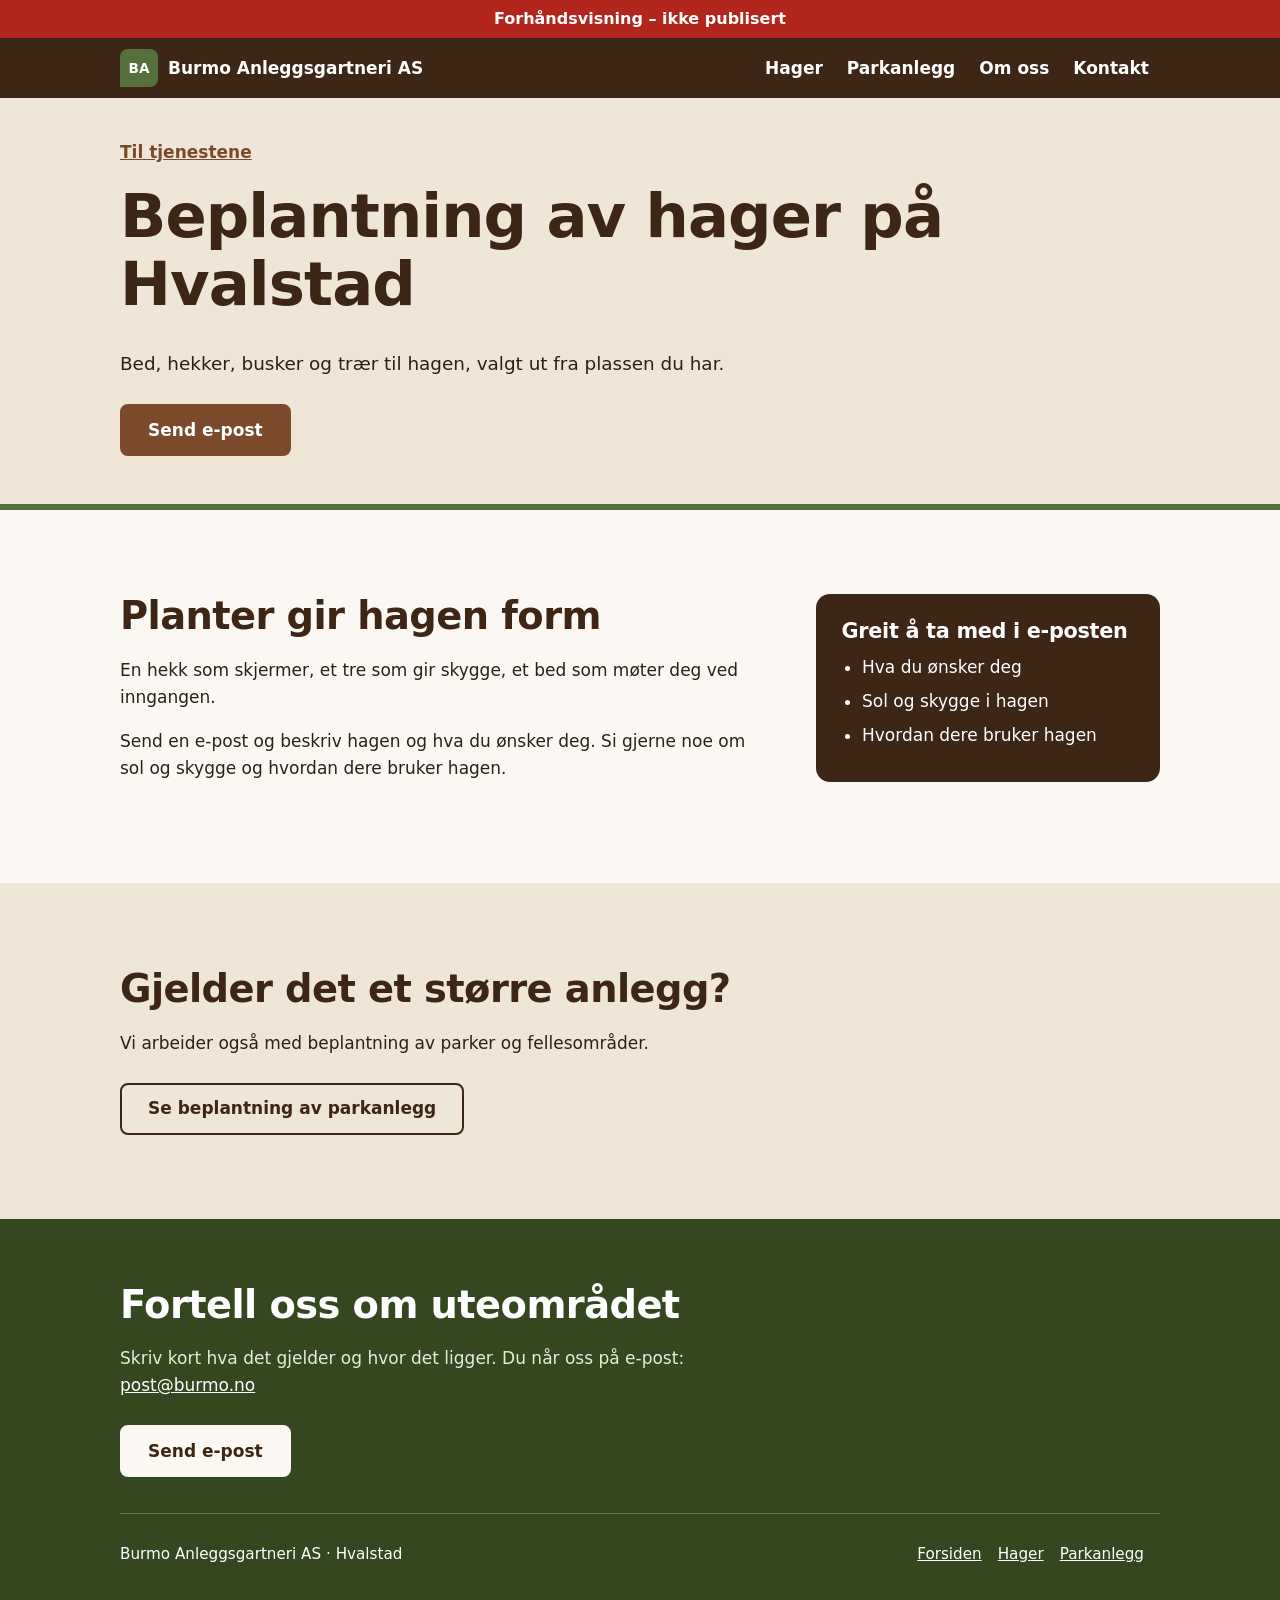
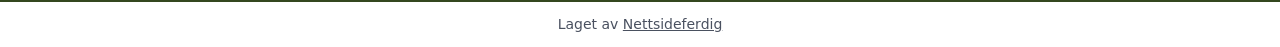
==== tjenester/hager/index.html @ 02dddd09 "Forhåndsvisning" ====
<!doctype html>
<html lang="nb">
<head>
<meta charset="utf-8">
<meta name="viewport" content="width=device-width, initial-scale=1">
<title>Beplantning av hage på Hvalstad | Burmo Anleggsgartneri AS</title>
<meta name="description" content="Bed, hekker, busker og trær til hagen, valgt ut fra plassen du har. Ta kontakt med Burmo Anleggsgartneri AS på Hvalstad.">
<link rel="canonical" href="https://andersmathisen7-design.github.io/side-burmo-anleggsgartneri-as-031f3193/tjenester/hager/">
<meta property="og:type" content="website">
<meta property="og:locale" content="nb_NO">
<meta property="og:site_name" content="Burmo Anleggsgartneri AS">
<meta property="og:title" content="Beplantning av hage på Hvalstad | Burmo Anleggsgartneri AS">
<meta property="og:description" content="Bed, hekker, busker og trær til hagen, valgt ut fra plassen du har. Ta kontakt med Burmo Anleggsgartneri AS på Hvalstad.">
<meta property="og:url" content="https://andersmathisen7-design.github.io/side-burmo-anleggsgartneri-as-031f3193/tjenester/hager/">
<meta http-equiv="Content-Security-Policy" content="default-src 'none'; style-src 'self'; img-src 'self'; manifest-src 'self'; worker-src 'self'; script-src 'self'">
<link rel="stylesheet" href="../../style.css">
<meta name="theme-color" content="#7a4a2b">
<link rel="manifest" href="../../manifest.webmanifest">
<link rel="icon" href="../../icon.svg" type="image/svg+xml">
<script src="../../pwa.js" defer></script>
<meta name="robots" content="noindex,nofollow">
</head>
<body>
<div class="forhandsstripe">Forhåndsvisning – ikke publisert</div>
<header class="hd"><div class="w"><a class="lg" href="../../"><span class="lg-m" aria-hidden="true">BA</span><span>Burmo Anleggsgartneri AS</span></a><nav aria-label="Hovedmeny"><ul class="mn"><li><a href="../../tjenester/hager/">Hager</a></li><li><a href="../../tjenester/parkanlegg/">Parkanlegg</a></li><li><a href="../../#om-oss">Om oss</a></li><li><a href="#kontakt">Kontakt</a></li></ul></nav></div></header>
<main>
<section class="uh"><div class="w"><a class="bk" href="../../#tjenester">Til tjenestene</a><h1>Beplantning av hager på Hvalstad</h1><p class="le">Bed, hekker, busker og trær til hagen, valgt ut fra plassen du har.</p><div class="bts"><a class="bt" href="mailto:post@burmo.no">Send e-post</a></div></div></section><section class="sk"><div class="w to"><div><h2>Planter gir hagen form</h2><p>En hekk som skjermer, et tre som gir skygge, et bed som møter deg ved inngangen.</p><p>Send en e-post og beskriv hagen og hva du ønsker deg. Si gjerne noe om sol og skygge og hvordan dere bruker hagen.</p></div><aside class="no" aria-label="Greit å ta med i e-posten"><h3>Greit å ta med i e-posten</h3><ul><li>Hva du ønsker deg</li><li>Sol og skygge i hagen</li><li>Hvordan dere bruker hagen</li></ul></aside></div></section><section class="sk pa"><div class="w"><h2>Gjelder det et større anlegg?</h2><p>Vi arbeider også med beplantning av parker og fellesområder.</p><div class="bts"><a class="bt ko" href="../../tjenester/parkanlegg/">Se beplantning av parkanlegg</a></div></div></section>
</main>
<footer class="ft" id="kontakt"><div class="w"><h2>Fortell oss om uteområdet</h2><p>Skriv kort hva det gjelder og hvor det ligger. Du når oss på e-post: <a href="mailto:post@burmo.no">post@burmo.no</a></p><div class="bts"><a class="bt ly" href="mailto:post@burmo.no">Send e-post</a></div><div class="ft-l"><span>Burmo Anleggsgartneri AS · Hvalstad</span><nav aria-label="Bunnmeny"><a href="../../">Forsiden</a><a href="../../tjenester/hager/">Hager</a><a href="../../tjenester/parkanlegg/">Parkanlegg</a></nav></div></div></footer>
<p class="nf-byra">Laget av <a href="https://nettsideferdig.no/">Nettsideferdig</a></p>
</body>
</html>
---- style.css ----
/* Fast fra Sidefabrikken: bestillingswidgeten. */
:root { --nf-farge: #7a4a2b; }
#nf-bestill [hidden] { display: none !important; }
#nf-bestill button { font: inherit; padding: 0.5rem 0.9rem; margin: 0.2rem; border: 1px solid var(--nf-farge); border-radius: 6px; background: #fff; color: var(--nf-farge); cursor: pointer; }
#nf-bestill button:disabled { opacity: 0.6; }
#nf-bestill .nf-knapp { background: var(--nf-farge); color: #fff; }
#nf-bestill .nf-tjeneste { display: block; width: 100%; text-align: left; }
#nf-bestill .nf-tjeneste small, #nf-bestill .nf-vare small { display: block; color: #555; }
#nf-bestill .nf-felt { display: block; margin: 0.5rem 0; }
#nf-bestill input, #nf-bestill select, #nf-bestill textarea { font: inherit; padding: 0.4rem; border: 1px solid #c5cad3; border-radius: 4px; display: block; width: 100%; max-width: 24rem; }
#nf-bestill input[type="checkbox"], #nf-bestill input[type="radio"] { display: inline-block; width: auto; margin: 0 0.4rem 0 0; vertical-align: middle; }
#nf-bestill .nf-rad { display: flex; flex-wrap: wrap; gap: 0.5rem; }
#nf-bestill .nf-vare { padding: 0.4rem 0; border-bottom: 1px solid #e3e6eb; }
#nf-bestill .nf-feil, #nf-bestill .nf-utsolgt { color: #b3261e; }
#nf-bestill .nf-test { background: #fff4e5; padding: 0.4rem 0.8rem; border-radius: 6px; }
#nf-bestill .nf-oppsummering { font-weight: 600; }
#nf-bestill .nf-faner { display: flex; flex-wrap: wrap; gap: 0.25rem; margin: 0.5rem 0 1rem; }
#nf-bestill .nf-fane.nf-valgt, #nf-bestill .nf-dag.nf-valgt { background: var(--nf-farge); color: #fff; }
#nf-bestill .nf-adresse { position: relative; max-width: 24rem; }
#nf-bestill .nf-forslag { position: absolute; top: 100%; left: 0; right: 0; z-index: 10; max-height: 15rem; overflow-y: auto; background: #fff; border: 1px solid #c5cad3; border-radius: 4px; box-shadow: 0 4px 12px rgba(0, 0, 0, 0.15); }
#nf-bestill .nf-forslag button { display: block; width: 100%; margin: 0; border: 0; border-radius: 0; padding: 0.5rem 0.75rem; text-align: left; color: inherit; }
#nf-bestill .nf-forslag button:hover, #nf-bestill .nf-forslag button:focus { background: #f4f7fb; }
#nf-bestill .nf-dager { display: flex; flex-wrap: wrap; gap: 0.25rem; margin: 0.5rem 0; }
#nf-bestill .nf-dag.nf-full { text-decoration: line-through; color: #777; border-color: #c5cad3; }
#nf-bestill .nf-tillegg { margin: 0.5rem 0; }
#nf-bestill .nf-sporsmal { margin: 0.8rem 0; }
#nf-bestill .nf-hjelp { display: block; font-size: 0.875rem; color: #666; margin: 0.15rem 0 0.25rem; }
#nf-bestill .nf-sum { font-weight: 700; font-size: 1.15rem; }
#nf-bestill .nf-ja-nei { display: flex; gap: 1.5rem; margin-top: 0.25rem; }
.prisliste table { border-collapse: collapse; width: 100%; max-width: 36rem; }
.prisliste th, .prisliste td { text-align: left; padding: 0.4rem 0.6rem 0.4rem 0; border-bottom: 1px solid #e3e6eb; vertical-align: top; }
.prisliste td:last-child, .prisliste th:last-child { text-align: right; white-space: nowrap; padding-right: 0; }
.prisliste small { color: #555; }
.prisliste .prisinfo { font-size: 0.875rem; color: #555; }

main > section.melding, main > section.bestill { box-sizing: border-box; max-width: 42rem; margin: 0 auto; padding: 2.5rem 1.25rem 3.5rem; }
.nf-skjema .nf-felt { display: block; margin: 0.75rem 0; }
.nf-skjema label, .nf-skjema legend { display: block; font-weight: 600; }
.nf-skjema fieldset { border: 0; padding: 0; margin: 0.75rem 0; min-width: 0; }
.nf-skjema fieldset label { font-weight: 400; }
.nf-skjema input, .nf-skjema textarea { font: inherit; padding: 0.5rem; border: 1px solid #c5cad3; border-radius: 4px; display: block; width: 100%; max-width: 32rem; }
.nf-skjema input[type="radio"] { display: inline-block; width: auto; margin: 0 0.4rem 0 0; vertical-align: middle; }
.nf-skjema input:focus, .nf-skjema textarea:focus { outline: 2px solid var(--nf-farge); outline-offset: 1px; }
.nf-skjema button { font: inherit; font-weight: 600; border: 0; cursor: pointer; padding: 0.85rem 1.5rem; border-radius: 6px; background: var(--nf-farge); color: #fff; min-height: 44px; }
.nf-skjema .nf-info { font-size: 0.875rem; color: #555; }

/* Designet */
:root{--j:#7a4a2b;--jm:#3d2616;--m:#55703a;--l:#fbf8f3;--p:#efe6d8;--t:#2a211b}*{box-sizing:border-box}body{margin:0;font-family:system-ui,Helvetica,Arial,sans-serif;font-size:17px;line-height:1.6;color:var(--t);background:var(--l)}h1,h2,h3{margin:0 0 .5em;line-height:1.12;font-weight:800;letter-spacing:-.015em;color:var(--jm)}h1{font-size:clamp(2.2rem,7.5vw,3.8rem)}h2{font-size:clamp(1.6rem,4.5vw,2.4rem)}h3{font-size:1.3rem}p{margin:0 0 1em;max-width:60ch}a{color:var(--j)}a:focus-visible{outline:3px solid #e2a84b;outline-offset:3px}.w{max-width:1080px;margin:0 auto;padding:0 20px}.hd{background:var(--jm)}.hd .w{display:flex;flex-wrap:wrap;align-items:center;justify-content:space-between;gap:2px 18px;padding-top:8px;padding-bottom:8px}.lg{display:inline-flex;align-items:center;gap:10px;min-height:44px;color:#fff;text-decoration:none;font-weight:800}.lg-m{display:inline-flex;align-items:center;justify-content:center;width:38px;height:38px;background:var(--m);color:#fff;font-size:.85rem;border-radius:8px 8px 8px 0;flex:none}.mn{display:flex;flex-wrap:wrap;list-style:none;margin:0;padding:0;gap:0 2px}.mn a{display:inline-flex;align-items:center;min-height:44px;padding:0 11px;color:#fff;text-decoration:none;font-weight:600;border-radius:6px}.mn a:hover{background:rgba(255,255,255,.14)}.bt{display:inline-flex;align-items:center;justify-content:center;min-height:52px;padding:0 26px;border-radius:8px;font-weight:800;text-decoration:none;background:var(--j);color:#fff;border:2px solid var(--j)}.bt:hover{background:var(--jm);border-color:var(--jm)}.bt.ly{background:var(--l);color:var(--jm);border-color:var(--l)}.bt.ly:hover{background:var(--p);border-color:var(--p)}.bt.ra{background:transparent;color:#fff;border-color:#fff}.bt.ra:hover{background:rgba(255,255,255,.14)}.bt.ko{background:transparent;color:var(--jm);border-color:var(--jm)}.bt.ko:hover{background:var(--p)}.bts{display:flex;flex-wrap:wrap;gap:12px;margin-top:26px}.he{background:var(--jm);color:#fff;padding:44px 0 0}.he h1{color:#fff}.he .le{color:#eadfce;font-size:1.15rem}.he .w{display:grid;gap:28px;align-items:end}.he .tx{padding-bottom:44px}.eti{display:inline-block;color:#e2a84b;font-weight:700;font-size:.85rem;letter-spacing:.12em;text-transform:uppercase;margin-bottom:14px}.ill svg{display:block;width:100%;height:auto;border-radius:18px 18px 0 0}.sk{padding:64px 0}.sk.pa{background:var(--p)}.pn{display:grid;background:#fff;border-radius:14px;overflow:hidden;box-shadow:0 8px 24px rgba(61,38,22,.1);margin-top:22px}.pn-i{background:var(--m);display:flex;align-items:center;justify-content:center;padding:22px}.pn.to-i .pn-i{background:var(--j)}.pn-i svg{width:64px;height:64px}.pn-t{padding:26px}.pn-t p{margin-bottom:.6em}.pn-l{font-weight:800;display:inline-flex;align-items:center;min-height:44px}.tre{display:grid;gap:18px;margin-top:26px}.tre div{border-top:5px solid var(--m);padding-top:14px}.tre h3{margin-bottom:.3em}.om2{display:grid;gap:24px}.om2 .st{font-size:clamp(1.25rem,3.2vw,1.6rem);line-height:1.4;font-weight:600;color:var(--jm)}.ft{background:#34471f;color:#fff;padding:64px 0 26px}.ft h2{color:#fff}.ft p{color:#e6ecd8}.ft a{color:#fff}.ft .bt.ly{color:var(--jm)}.ft-l{margin-top:36px;padding-top:18px;border-top:1px solid rgba(255,255,255,.25);display:flex;flex-wrap:wrap;gap:6px 24px;justify-content:space-between;align-items:center;font-size:.95rem}.ft-l a{display:inline-flex;align-items:center;min-height:44px;margin-right:16px}.uh{background:var(--p);padding:32px 0 48px;border-bottom:6px solid var(--m)}.uh .le{font-size:1.15rem}.bk{display:inline-flex;align-items:center;min-height:44px;font-weight:700;margin-bottom:8px}.to{display:grid;gap:28px}.no{background:var(--jm);color:#fff;border-radius:14px;padding:26px;align-self:start}.no h3{color:#fff}.no ul{margin:0;padding-left:1.2em}.no li{margin-bottom:.4em}section.melding{padding:56px 20px;max-width:720px;margin:0 auto}.nf-skjema .nf-felt{margin-bottom:18px}.nf-skjema label{display:block;font-weight:700;margin-bottom:6px}.nf-skjema input,.nf-skjema textarea{width:100%;padding:12px 14px;border:2px solid #b8a892;border-radius:8px;font:inherit;background:#fff}.nf-skjema button.knapp{min-height:52px;padding:0 26px;border-radius:8px;border:2px solid var(--j);background:var(--j);color:#fff;font:inherit;font-weight:800;cursor:pointer}@media(min-width:700px){.pn{grid-template-columns:160px 1fr}}@media(min-width:760px){.tre{grid-template-columns:repeat(3,1fr)}}@media(min-width:860px){.he{padding-top:72px}.he .w{grid-template-columns:1.1fr .9fr}.he .tx{padding-bottom:80px}.om2{grid-template-columns:.7fr 1.3fr;gap:56px}.to{grid-template-columns:1.3fr .7fr;gap:56px}.sk{padding:84px 0}}

/* Fast fra Sidefabrikken */
.forhandsstripe { display: block !important; position: relative !important; z-index: 2147483647 !important; background: #b3261e !important; color: #fff !important; text-align: center !important; padding: 0.5rem 1rem !important; font: 600 1rem/1.4 system-ui, sans-serif !important; visibility: visible !important; opacity: 1 !important; max-height: none !important; height: auto !important; min-height: 0 !important; overflow: visible !important; margin: 0 !important; top: auto !important; left: auto !important; right: auto !important; bottom: auto !important; width: auto !important; transform: none !important; clip-path: none !important; filter: none !important; text-indent: 0 !important; font-size: 1rem !important; }
.nf-byra { display: block !important; position: static !important; inset: auto !important; z-index: auto !important; background: #fff !important; color: #4a5160 !important; text-align: center !important; padding: 0.75rem 1rem !important; margin: 0 !important; width: auto !important; max-width: none !important; height: auto !important; min-height: 0 !important; max-height: none !important; overflow: visible !important; visibility: visible !important; opacity: 1 !important; transform: none !important; clip-path: none !important; filter: none !important; font: 400 0.875rem/1.5 system-ui, sans-serif !important; letter-spacing: normal !important; text-indent: 0 !important; text-transform: none !important; }
.nf-byra a { display: inline !important; position: static !important; color: inherit !important; text-decoration: underline !important; font: inherit !important; visibility: visible !important; opacity: 1 !important; pointer-events: auto !important; }
.nf-felle { display: none !important; position: absolute !important; left: -10000px !important; width: 1px !important; height: 1px !important; overflow: hidden !important; }
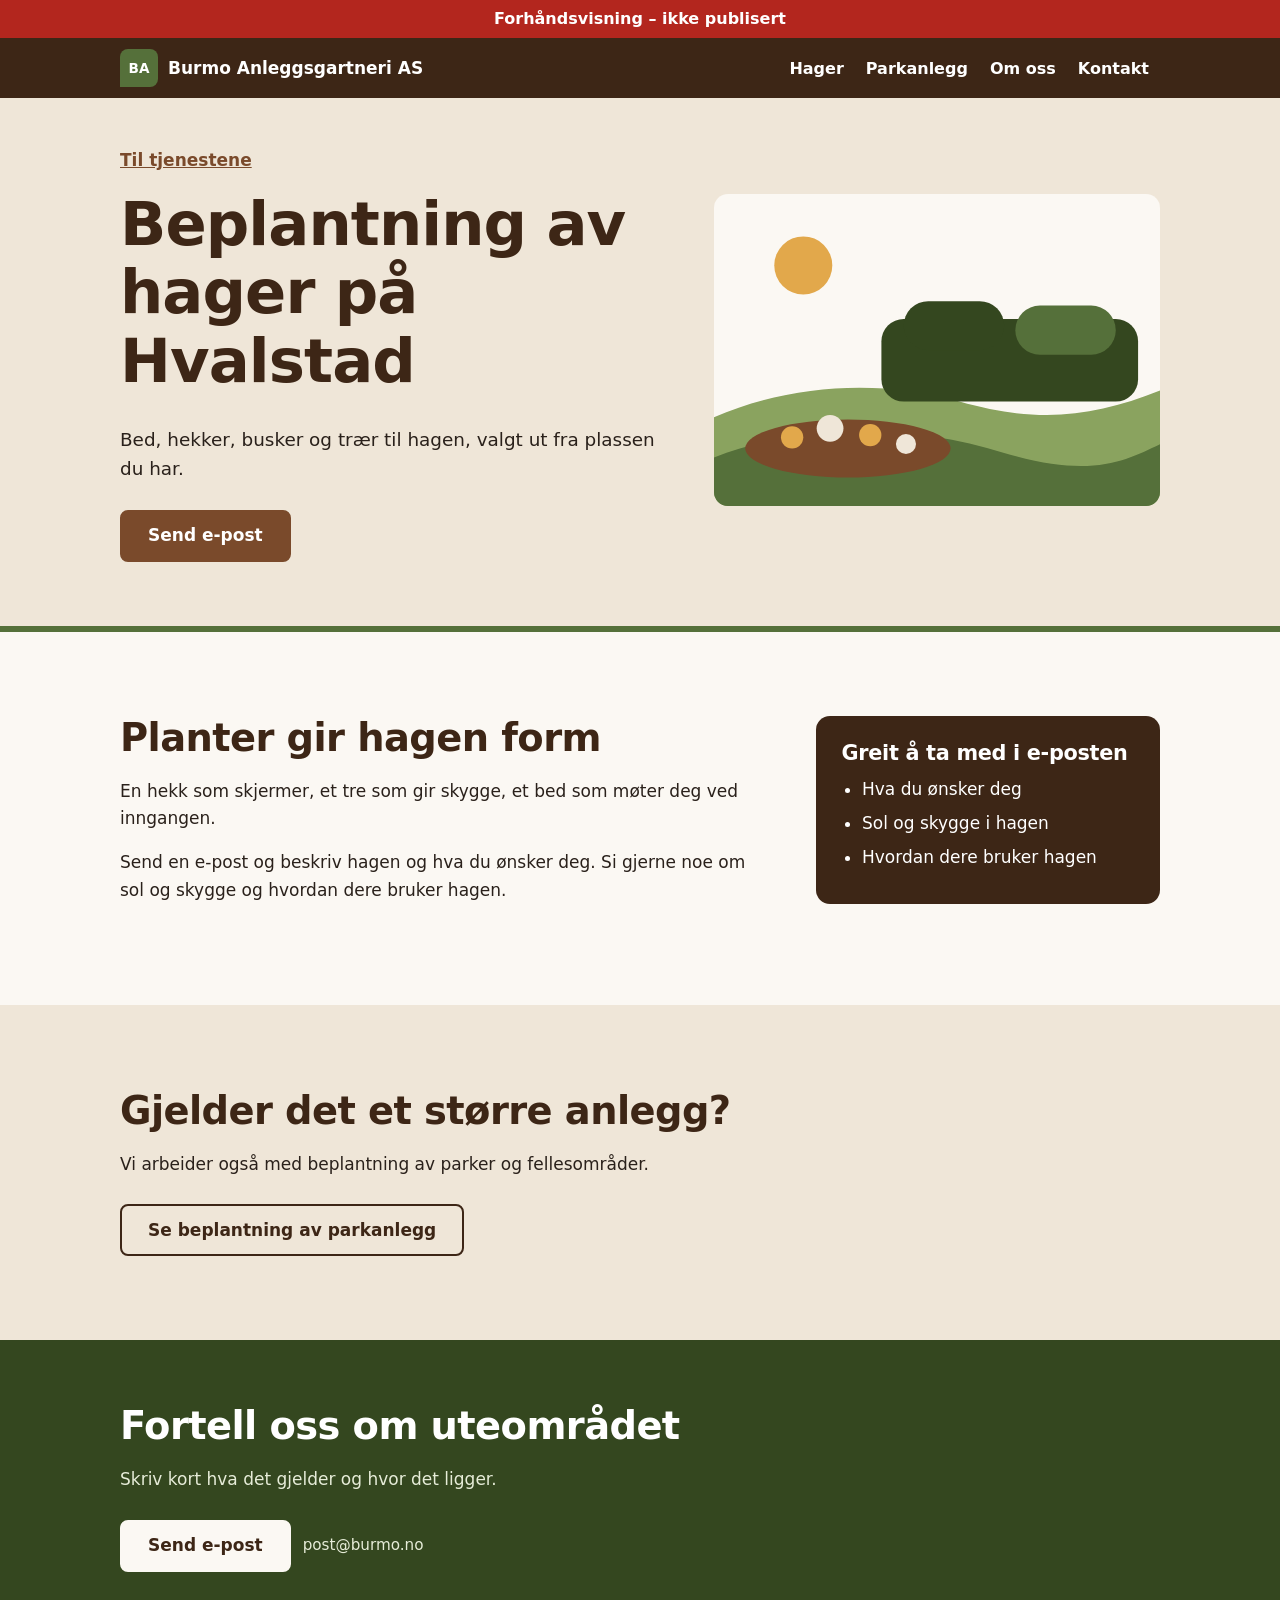
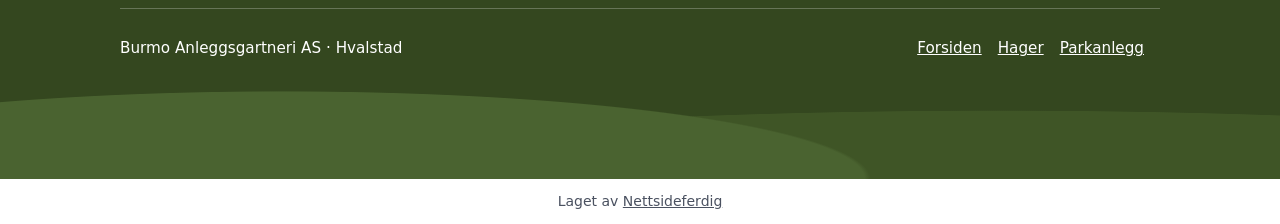
==== commit 6722cb8a: "Forhåndsvisning" ====
--- a/tjenester/hager/index.html
+++ b/tjenester/hager/index.html
@@ -24,9 +24,9 @@
 <div class="forhandsstripe">Forhåndsvisning – ikke publisert</div>
 <header class="hd"><div class="w"><a class="lg" href="../../"><span class="lg-m" aria-hidden="true">BA</span><span>Burmo Anleggsgartneri AS</span></a><nav aria-label="Hovedmeny"><ul class="mn"><li><a href="../../tjenester/hager/">Hager</a></li><li><a href="../../tjenester/parkanlegg/">Parkanlegg</a></li><li><a href="../../#om-oss">Om oss</a></li><li><a href="#kontakt">Kontakt</a></li></ul></nav></div></header>
 <main>
-<section class="uh"><div class="w"><a class="bk" href="../../#tjenester">Til tjenestene</a><h1>Beplantning av hager på Hvalstad</h1><p class="le">Bed, hekker, busker og trær til hagen, valgt ut fra plassen du har.</p><div class="bts"><a class="bt" href="mailto:post@burmo.no">Send e-post</a></div></div></section><section class="sk"><div class="w to"><div><h2>Planter gir hagen form</h2><p>En hekk som skjermer, et tre som gir skygge, et bed som møter deg ved inngangen.</p><p>Send en e-post og beskriv hagen og hva du ønsker deg. Si gjerne noe om sol og skygge og hvordan dere bruker hagen.</p></div><aside class="no" aria-label="Greit å ta med i e-posten"><h3>Greit å ta med i e-posten</h3><ul><li>Hva du ønsker deg</li><li>Sol og skygge i hagen</li><li>Hvordan dere bruker hagen</li></ul></aside></div></section><section class="sk pa"><div class="w"><h2>Gjelder det et større anlegg?</h2><p>Vi arbeider også med beplantning av parker og fellesområder.</p><div class="bts"><a class="bt ko" href="../../tjenester/parkanlegg/">Se beplantning av parkanlegg</a></div></div></section>
+<section class="uh"><div class="w uh-r"><div><a class="bk" href="../../#tjenester">Til tjenestene</a><h1>Beplantning av hager på Hvalstad</h1><p class="le">Bed, hekker, busker og trær til hagen, valgt ut fra plassen du har.</p><div class="bts"><a class="bt" href="mailto:post@burmo.no">Send e-post</a></div></div><div class="uh-ill" aria-hidden="true"><svg viewBox="0 0 400 280"><rect width="400" height="280" fill="#fbf8f3"/><circle cx="80" cy="64" r="26" fill="#e2a84b"/><path d="M0 200c70-30 150-34 220-14s120 14 180-10v104H0z" fill="#8aa35f"/><rect x="150" y="112" width="230" height="74" rx="20" fill="#34471f"/><rect x="170" y="96" width="90" height="44" rx="22" fill="#34471f"/><rect x="270" y="100" width="90" height="44" rx="22" fill="#55703a"/><path d="M0 236c90-34 180-28 260-4s110 6 140-8v56H0z" fill="#55703a"/><ellipse cx="120" cy="228" rx="92" ry="26" fill="#7a4a2b"/><circle cx="70" cy="218" r="10" fill="#e2a84b"/><circle cx="104" cy="210" r="12" fill="#efe6d8"/><circle cx="140" cy="216" r="10" fill="#e2a84b"/><circle cx="172" cy="224" r="9" fill="#efe6d8"/></svg></div></div></section><section class="sk"><div class="w to"><div><h2>Planter gir hagen form</h2><p>En hekk som skjermer, et tre som gir skygge, et bed som møter deg ved inngangen.</p><p>Send en e-post og beskriv hagen og hva du ønsker deg. Si gjerne noe om sol og skygge og hvordan dere bruker hagen.</p></div><aside class="no" aria-label="Greit å ta med i e-posten"><h3>Greit å ta med i e-posten</h3><ul><li>Hva du ønsker deg</li><li>Sol og skygge i hagen</li><li>Hvordan dere bruker hagen</li></ul></aside></div></section><section class="sk pa"><div class="w"><h2>Gjelder det et større anlegg?</h2><p>Vi arbeider også med beplantning av parker og fellesområder.</p><div class="bts"><a class="bt ko" href="../../tjenester/parkanlegg/">Se beplantning av parkanlegg</a></div></div></section>
 </main>
-<footer class="ft" id="kontakt"><div class="w"><h2>Fortell oss om uteområdet</h2><p>Skriv kort hva det gjelder og hvor det ligger. Du når oss på e-post: <a href="mailto:post@burmo.no">post@burmo.no</a></p><div class="bts"><a class="bt ly" href="mailto:post@burmo.no">Send e-post</a></div><div class="ft-l"><span>Burmo Anleggsgartneri AS · Hvalstad</span><nav aria-label="Bunnmeny"><a href="../../">Forsiden</a><a href="../../tjenester/hager/">Hager</a><a href="../../tjenester/parkanlegg/">Parkanlegg</a></nav></div></div></footer>
+<footer class="ft" id="kontakt"><div class="w"><h2>Fortell oss om uteområdet</h2><p>Skriv kort hva det gjelder og hvor det ligger.</p><div class="bts"><a class="bt ly" href="mailto:post@burmo.no">Send e-post</a><span class="ft-a">post@burmo.no</span></div><div class="ft-l"><span>Burmo Anleggsgartneri AS · Hvalstad</span><nav aria-label="Bunnmeny"><a href="../../">Forsiden</a><a href="../../tjenester/hager/">Hager</a><a href="../../tjenester/parkanlegg/">Parkanlegg</a></nav></div></div><div class="aas" aria-hidden="true"></div></footer>
 <p class="nf-byra">Laget av <a href="https://nettsideferdig.no/">Nettsideferdig</a></p>
 </body>
 </html>
--- a/style.css
+++ b/style.css
@@ -45,7 +45,7 @@
 .nf-skjema .nf-info { font-size: 0.875rem; color: #555; }
 
 /* Designet */
-:root{--j:#7a4a2b;--jm:#3d2616;--m:#55703a;--l:#fbf8f3;--p:#efe6d8;--t:#2a211b}*{box-sizing:border-box}body{margin:0;font-family:system-ui,Helvetica,Arial,sans-serif;font-size:17px;line-height:1.6;color:var(--t);background:var(--l)}h1,h2,h3{margin:0 0 .5em;line-height:1.12;font-weight:800;letter-spacing:-.015em;color:var(--jm)}h1{font-size:clamp(2.2rem,7.5vw,3.8rem)}h2{font-size:clamp(1.6rem,4.5vw,2.4rem)}h3{font-size:1.3rem}p{margin:0 0 1em;max-width:60ch}a{color:var(--j)}a:focus-visible{outline:3px solid #e2a84b;outline-offset:3px}.w{max-width:1080px;margin:0 auto;padding:0 20px}.hd{background:var(--jm)}.hd .w{display:flex;flex-wrap:wrap;align-items:center;justify-content:space-between;gap:2px 18px;padding-top:8px;padding-bottom:8px}.lg{display:inline-flex;align-items:center;gap:10px;min-height:44px;color:#fff;text-decoration:none;font-weight:800}.lg-m{display:inline-flex;align-items:center;justify-content:center;width:38px;height:38px;background:var(--m);color:#fff;font-size:.85rem;border-radius:8px 8px 8px 0;flex:none}.mn{display:flex;flex-wrap:wrap;list-style:none;margin:0;padding:0;gap:0 2px}.mn a{display:inline-flex;align-items:center;min-height:44px;padding:0 11px;color:#fff;text-decoration:none;font-weight:600;border-radius:6px}.mn a:hover{background:rgba(255,255,255,.14)}.bt{display:inline-flex;align-items:center;justify-content:center;min-height:52px;padding:0 26px;border-radius:8px;font-weight:800;text-decoration:none;background:var(--j);color:#fff;border:2px solid var(--j)}.bt:hover{background:var(--jm);border-color:var(--jm)}.bt.ly{background:var(--l);color:var(--jm);border-color:var(--l)}.bt.ly:hover{background:var(--p);border-color:var(--p)}.bt.ra{background:transparent;color:#fff;border-color:#fff}.bt.ra:hover{background:rgba(255,255,255,.14)}.bt.ko{background:transparent;color:var(--jm);border-color:var(--jm)}.bt.ko:hover{background:var(--p)}.bts{display:flex;flex-wrap:wrap;gap:12px;margin-top:26px}.he{background:var(--jm);color:#fff;padding:44px 0 0}.he h1{color:#fff}.he .le{color:#eadfce;font-size:1.15rem}.he .w{display:grid;gap:28px;align-items:end}.he .tx{padding-bottom:44px}.eti{display:inline-block;color:#e2a84b;font-weight:700;font-size:.85rem;letter-spacing:.12em;text-transform:uppercase;margin-bottom:14px}.ill svg{display:block;width:100%;height:auto;border-radius:18px 18px 0 0}.sk{padding:64px 0}.sk.pa{background:var(--p)}.pn{display:grid;background:#fff;border-radius:14px;overflow:hidden;box-shadow:0 8px 24px rgba(61,38,22,.1);margin-top:22px}.pn-i{background:var(--m);display:flex;align-items:center;justify-content:center;padding:22px}.pn.to-i .pn-i{background:var(--j)}.pn-i svg{width:64px;height:64px}.pn-t{padding:26px}.pn-t p{margin-bottom:.6em}.pn-l{font-weight:800;display:inline-flex;align-items:center;min-height:44px}.tre{display:grid;gap:18px;margin-top:26px}.tre div{border-top:5px solid var(--m);padding-top:14px}.tre h3{margin-bottom:.3em}.om2{display:grid;gap:24px}.om2 .st{font-size:clamp(1.25rem,3.2vw,1.6rem);line-height:1.4;font-weight:600;color:var(--jm)}.ft{background:#34471f;color:#fff;padding:64px 0 26px}.ft h2{color:#fff}.ft p{color:#e6ecd8}.ft a{color:#fff}.ft .bt.ly{color:var(--jm)}.ft-l{margin-top:36px;padding-top:18px;border-top:1px solid rgba(255,255,255,.25);display:flex;flex-wrap:wrap;gap:6px 24px;justify-content:space-between;align-items:center;font-size:.95rem}.ft-l a{display:inline-flex;align-items:center;min-height:44px;margin-right:16px}.uh{background:var(--p);padding:32px 0 48px;border-bottom:6px solid var(--m)}.uh .le{font-size:1.15rem}.bk{display:inline-flex;align-items:center;min-height:44px;font-weight:700;margin-bottom:8px}.to{display:grid;gap:28px}.no{background:var(--jm);color:#fff;border-radius:14px;padding:26px;align-self:start}.no h3{color:#fff}.no ul{margin:0;padding-left:1.2em}.no li{margin-bottom:.4em}section.melding{padding:56px 20px;max-width:720px;margin:0 auto}.nf-skjema .nf-felt{margin-bottom:18px}.nf-skjema label{display:block;font-weight:700;margin-bottom:6px}.nf-skjema input,.nf-skjema textarea{width:100%;padding:12px 14px;border:2px solid #b8a892;border-radius:8px;font:inherit;background:#fff}.nf-skjema button.knapp{min-height:52px;padding:0 26px;border-radius:8px;border:2px solid var(--j);background:var(--j);color:#fff;font:inherit;font-weight:800;cursor:pointer}@media(min-width:700px){.pn{grid-template-columns:160px 1fr}}@media(min-width:760px){.tre{grid-template-columns:repeat(3,1fr)}}@media(min-width:860px){.he{padding-top:72px}.he .w{grid-template-columns:1.1fr .9fr}.he .tx{padding-bottom:80px}.om2{grid-template-columns:.7fr 1.3fr;gap:56px}.to{grid-template-columns:1.3fr .7fr;gap:56px}.sk{padding:84px 0}}
+:root{--j:#7a4a2b;--jm:#3d2616;--m:#55703a;--l:#fbf8f3;--p:#efe6d8;--t:#2a211b}*{box-sizing:border-box}body{margin:0;font-family:system-ui,Helvetica,Arial,sans-serif;font-size:17px;line-height:1.6;color:var(--t);background:var(--l)}h1,h2,h3{margin:0 0 .5em;line-height:1.12;font-weight:800;letter-spacing:-.015em;color:var(--jm)}h1{font-size:clamp(2.2rem,7.5vw,3.8rem)}h2{font-size:clamp(1.6rem,4.5vw,2.4rem)}h3{font-size:1.3rem}p{margin:0 0 1em;max-width:60ch}a{color:var(--j)}a:focus-visible{outline:3px solid #e2a84b;outline-offset:3px}.w{max-width:1080px;margin:0 auto;padding:0 20px}.hd{background:var(--jm)}.hd .w{display:flex;flex-wrap:wrap;align-items:center;justify-content:space-between;gap:2px 18px;padding-top:8px;padding-bottom:8px}.lg{display:inline-flex;align-items:center;gap:10px;min-height:44px;color:#fff;text-decoration:none;font-weight:800}.lg-m{display:inline-flex;align-items:center;justify-content:center;width:38px;height:38px;background:var(--m);color:#fff;font-size:.85rem;border-radius:8px 8px 8px 0;flex:none}.mn{display:flex;flex-wrap:nowrap;list-style:none;margin:0;padding:0;gap:0}.mn a{display:inline-flex;align-items:center;min-height:44px;padding:0 8px;color:#fff;text-decoration:none;font-weight:600;font-size:.9rem;border-radius:6px;white-space:nowrap}.mn li:first-child a{padding-left:0}.mn a:hover{background:rgba(255,255,255,.14)}.bt{display:inline-flex;align-items:center;justify-content:center;min-height:52px;padding:0 26px;border-radius:8px;font-weight:800;text-decoration:none;background:var(--j);color:#fff;border:2px solid var(--j)}.bt:hover{background:var(--jm);border-color:var(--jm)}.bt.ly{background:var(--l);color:var(--jm);border-color:var(--l)}.bt.ly:hover{background:var(--p);border-color:var(--p)}.bt.ra{background:transparent;color:#fff;border-color:#fff}.bt.ra:hover{background:rgba(255,255,255,.14)}.bt.ko{background:transparent;color:var(--jm);border-color:var(--jm)}.bt.ko:hover{background:var(--p)}.bts{display:flex;flex-wrap:wrap;align-items:center;gap:12px;margin-top:26px}.he{background:var(--jm);color:#fff;padding:44px 0 0}.he h1{color:#fff}.he .le{color:#eadfce;font-size:1.15rem}.he .w{display:grid;gap:28px;align-items:end}.he .tx{padding-bottom:44px}.eti{display:inline-block;color:#e2a84b;font-weight:700;font-size:.85rem;letter-spacing:.12em;text-transform:uppercase;margin-bottom:14px}.ill svg{display:block;width:100%;height:auto;border-radius:18px 18px 0 0}.sk{padding:64px 0}.sk.pa{background:var(--p)}.pn{display:grid;background:#fff;border-radius:14px;overflow:hidden;box-shadow:0 8px 24px rgba(61,38,22,.1);margin-top:22px}.pn-i{background:var(--m);display:flex;align-items:center;justify-content:center;padding:22px}.pn.to-i .pn-i{background:var(--j)}.pn-i svg{width:64px;height:64px}.pn-t{padding:26px}.pn-t p{margin-bottom:.6em}.pn-l{font-weight:800;display:inline-flex;align-items:center;min-height:44px}.tre{display:grid;gap:22px;margin-top:26px}.tre div{background:var(--l);border-radius:14px;padding:22px}.tre svg{display:block;width:48px;height:48px;margin-bottom:14px}.tre h3{margin-bottom:.3em}.tre p{margin:0}.om2{display:grid;gap:24px}.om2 .st{font-size:clamp(1.25rem,3.2vw,1.6rem);line-height:1.4;font-weight:600;color:var(--jm)}.om-ill{max-width:360px;margin-top:18px}.om-ill svg,.uh-ill svg{display:block;width:100%;height:auto;border-radius:14px}.ft{background:#34471f;color:#fff;padding:64px 0 0}.ft h2{color:#fff}.ft p{color:#e6ecd8}.ft a{color:#fff}.ft .bt.ly{color:var(--jm)}.ft-a{color:#e6ecd8;font-size:.95rem;overflow-wrap:anywhere}.ft-l{margin-top:36px;padding-top:18px;border-top:1px solid rgba(255,255,255,.25);display:flex;flex-wrap:wrap;gap:6px 24px;justify-content:space-between;align-items:center;font-size:.95rem}.ft-l a{display:inline-flex;align-items:center;min-height:44px;margin-right:16px}.aas{height:64px;margin-top:20px;background:radial-gradient(ellipse 46% 100% at 22% 100%,#4a6330 0 99%,transparent 100%),radial-gradient(ellipse 60% 78% at 78% 100%,#3f5526 0 99%,transparent 100%)}.uh{background:var(--p);padding:32px 0 48px;border-bottom:6px solid var(--m)}.uh .le{font-size:1.15rem}.uh-r{display:grid;gap:28px}.uh-ill{max-width:440px}.bk{display:inline-flex;align-items:center;min-height:44px;font-weight:700;margin-bottom:8px}.to{display:grid;gap:28px}.no{background:var(--jm);color:#fff;border-radius:14px;padding:26px;align-self:start}.no h3{color:#fff}.no ul{margin:0;padding-left:1.2em}.no li{margin-bottom:.4em}section.melding{padding:56px 20px;max-width:720px;margin:0 auto}.nf-skjema .nf-felt{margin-bottom:18px}.nf-skjema label{display:block;font-weight:700;margin-bottom:6px}.nf-skjema input,.nf-skjema textarea{width:100%;padding:12px 14px;border:2px solid #b8a892;border-radius:8px;font:inherit;background:#fff}.nf-skjema button.knapp{min-height:52px;padding:0 26px;border-radius:8px;border:2px solid var(--j);background:var(--j);color:#fff;font:inherit;font-weight:800;cursor:pointer}@media(min-width:700px){.pn{grid-template-columns:160px 1fr}}@media(min-width:760px){.tre{grid-template-columns:repeat(3,1fr)}}@media(min-width:860px){.mn a{font-size:1rem;padding:0 11px}.he{padding-top:72px}.he .w{grid-template-columns:1.1fr .9fr}.he .tx{padding-bottom:80px}.om2{grid-template-columns:.8fr 1.2fr;gap:56px;align-items:center}.to{grid-template-columns:1.3fr .7fr;gap:56px}.sk{padding:84px 0}.sk.tett{padding:64px 0}.uh{padding:40px 0 64px}.uh-r{grid-template-columns:1.1fr .9fr;gap:48px;align-items:center}.uh-ill{max-width:none}.aas{height:88px}}
 
 /* Fast fra Sidefabrikken */
 .forhandsstripe { display: block !important; position: relative !important; z-index: 2147483647 !important; background: #b3261e !important; color: #fff !important; text-align: center !important; padding: 0.5rem 1rem !important; font: 600 1rem/1.4 system-ui, sans-serif !important; visibility: visible !important; opacity: 1 !important; max-height: none !important; height: auto !important; min-height: 0 !important; overflow: visible !important; margin: 0 !important; top: auto !important; left: auto !important; right: auto !important; bottom: auto !important; width: auto !important; transform: none !important; clip-path: none !important; filter: none !important; text-indent: 0 !important; font-size: 1rem !important; }
